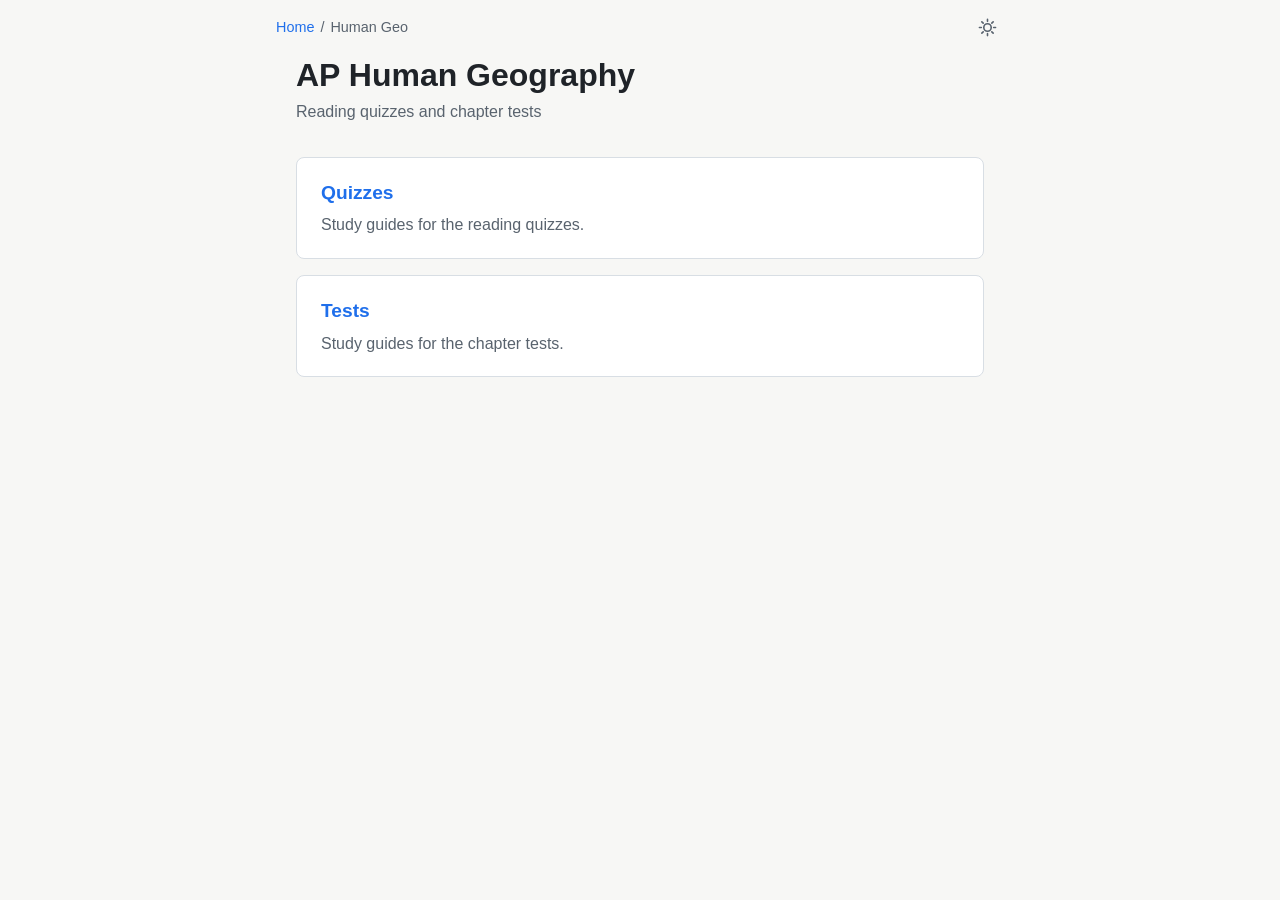
==== human-geo/index.html @ 6079ac44 "Add link previews and a site icon Texting a link showed no image because the pages had no Open Graph" ====
<!DOCTYPE html>
<html lang="en">
<head>
  <meta charset="utf-8">
  <meta name="viewport" content="width=device-width, initial-scale=1">
  <title>AP Human Geography | Study Guides</title>
  <meta name="description" content="Reading-quiz and chapter-test guides for AP Human Geography, with interactive charts built from the book&#x27;s data." />
  <link rel="canonical" href="https://study.thejunkdrawerapp.com/human-geo/" />
  <!-- Link previews (iMessage, Discord, X...). og:image must be an absolute URL, and scrapers cache it hard:
       a redesign needs a NEW filename, not a re-upload. Regenerate with tools/make-social-images.mjs. -->
  <meta property="og:site_name" content="Study Guides" />
  <meta property="og:type" content="website" />
  <meta property="og:title" content="AP Human Geography | Study Guides" />
  <meta property="og:description" content="Reading-quiz and chapter-test guides for AP Human Geography, with interactive charts built from the book&#x27;s data." />
  <meta property="og:url" content="https://study.thejunkdrawerapp.com/human-geo/" />
  <meta property="og:image" content="https://study.thejunkdrawerapp.com/og-human-geo.png" />
  <meta property="og:image:width" content="1200" />
  <meta property="og:image:height" content="630" />
  <meta property="og:image:alt" content="AP Human Geography study guides" />
  <meta name="twitter:card" content="summary_large_image" />
  <meta name="twitter:image" content="https://study.thejunkdrawerapp.com/og-human-geo.png" />
  <link rel="icon" href="/favicon.ico" sizes="16x16 32x32 48x48" />
  <link rel="icon" type="image/png" sizes="32x32" href="/favicon-32.png" />
  <link rel="icon" type="image/png" sizes="192x192" href="/favicon-192.png" />
  <link rel="apple-touch-icon" sizes="180x180" href="/apple-touch-icon.png" />
  <!-- Colors the browser's own chrome (Safari's toolbar, the iOS address bar) to match the page.
       Both tags are rewritten to the color actually in use by the script below and by the toggle,
       because older Safari ignores the media attribute and always takes the first tag. -->
  <meta name="theme-color" media="(prefers-color-scheme: light)" content="#f7f7f5" />
  <meta name="theme-color" media="(prefers-color-scheme: dark)" content="#0d1117" />
  <!-- The saved theme is read HERE, by a CLASSIC script, before the stylesheet: resolve it any
       later and the first paint is the wrong color before the right one arrives. data-theme
       (written by the toggle, absent when following the system) overrides the system preference.
       The background is declared here too, so a fast refresh never shows a ghost of the old page. -->
  <script>(function(){try{var d=document.documentElement,t=localStorage.getItem("tjd:theme");if(t==="dark"||t==="light")d.setAttribute("data-theme",t);var k=t==="dark"||(t!=="light"&&matchMedia("(prefers-color-scheme: dark)").matches),c=k?"#0d1117":"#f7f7f5",m=document.querySelectorAll('meta[name="theme-color"]');for(var i=0;i<m.length;i++)m[i].setAttribute("content",c);}catch(e){}})();</script>
  <style>
    :root { color-scheme: light dark; }
    html[data-theme="light"] { color-scheme: light; }
    html[data-theme="dark"] { color-scheme: dark; }
    html, body { background: #f7f7f5; background: light-dark(#f7f7f5, #0d1117); }
  </style>
  <link rel="stylesheet" href="/assets/style.css?v=3278af71a5" data-turbo-track="reload">
  <!-- Instant client-side navigation (no full reload): Turbo Drive swaps pages in place. Every
       script that sets up a page must also re-run on turbo:load. Paths are root-absolute so the
       tag is identical on every page; otherwise Turbo would treat it as new and run it again. -->
  <script src="/assets/js/turbo.min.js?v=4b476e13a2" defer data-turbo-track="reload"></script>
  <script>
    /* Scroll restoration on reload.
       Safari records a history entry's scroll position on a LAG, so a fast flick followed
       immediately by a refresh restores where you were BEFORE the flick; Chrome records it
       eagerly and gets it right. Reading window.scrollY at pagehide is exact regardless of that
       lag, so on a reload we take restoration off the browser and do it ourselves. Turbo visits
       keep native "auto" - Turbo handles those itself.
       NOTE: an earlier version saved from a throttled scroll listener, which is what made the
       saved value stale in the first place. The pagehide read is the whole point; don't move it
       back into a scroll handler. */
    (function () {
      /* Computed at USE, never cached. Turbo does not re-run this script on a client-side visit:
         it merges the head, and this tag is byte-identical on every page, so it is treated as
         already present. A cached key therefore stayed pinned to whichever page was FIRST loaded,
         and every later scroll position was filed under that page's name. Land on /, click Pricing
         in the footer, scroll, refresh - the position was saved as "tjd:y:/" while the reload
         looked up "tjd:y:/pricing", found something stale or nothing, and left you near the top.
         Typing the URL never showed it, because that is a full load and the key was right. */
      function KEY() { return "tjd:y:" + location.pathname; }
      var nav = performance.getEntriesByType && performance.getEntriesByType("navigation")[0];
      var isReload = nav ? nav.type === "reload" : (performance.navigation || {}).type === 1;
      var settled = !isReload;

      function setMode(m) { try { history.scrollRestoration = m; } catch (e) {} }
      function remember() { try { sessionStorage.setItem(KEY(), String(window.scrollY || 0)); } catch (e) {} }

      /* pagehide covers reload / navigation / close; visibilitychange catches iOS Safari, which
         can discard a tab without ever firing pagehide. */
      addEventListener("pagehide", remember);
      addEventListener("visibilitychange", function () {
        if (document.visibilityState === "hidden") remember();
      });
      /* Turbo forces "manual" when it boots (defer); re-assert "auto" once we're not mid-restore. */
      addEventListener("turbo:load", function () { if (settled) setMode("auto"); });

      if (settled) { setMode("auto"); return; }

      setMode("manual");            /* stop Safari restoring its own stale value */
      var target = 0;
      try { target = parseInt(sessionStorage.getItem(KEY()), 10) || 0; } catch (e) {}
      if (target <= 0) { settled = true; setMode("auto"); return; }

      function done() { settled = true; setMode("auto"); }
      /* The moment the visitor scrolls themselves, stop fighting them. */
      addEventListener("wheel", done, { passive: true, once: true });
      addEventListener("touchstart", done, { passive: true, once: true });
      /* Only keys that actually scroll count. Canceling on ANY key meant that holding Cmd+R
         to refresh repeatedly landed the next R keydown on the freshly loading document, which
         read as "the visitor scrolled themselves", abandoned the restore and left them at the
         top. That is exactly the "refresh really fast and it jumps to the top" report. It shows
         up on the demo pages first because their content is drawn by script, so the restore is
         still running when the next keypress arrives; everywhere else it had already finished. */
      addEventListener("keydown", function (ev) {
        if (ev.metaKey || ev.ctrlKey || ev.altKey) return;
        if (/^(Arrow|Page)|^( |Home|End|Spacebar)$/.test(ev.key)) done();
      });

      var frames = 0, steady = 0, lastH = -1, loaded = false;
      addEventListener("load", function () { loaded = true; });
      function restore() {
        if (settled) return;
        var h = document.documentElement.scrollHeight;
        /* Clamp to what the page can actually scroll right now, so a still-growing document
           doesn't read as "we landed". */
        var want = Math.min(target, Math.max(0, h - innerHeight));
        if (Math.abs(window.scrollY - want) >= 2) window.scrollTo(0, want);
        /* Settle only once we are at the REAL target - not merely parked at the bottom of a
           document that is still growing. That distinction is the whole fix: on the first
           refresh the page is still short, so the clamped position looked like a successful
           landing, we stopped, and then the content grew underneath us and left the view at the
           top. Later refreshes hit warm caches, reached full height sooner, and happened to look
           correct. Height must also be stable and the load finished. */
        var atTarget = want === target && Math.abs(window.scrollY - want) < 2;
        if (loaded && h === lastH && atTarget) steady++; else steady = 0;
        lastH = h;
        /* Give up 180 frames after the page has LOADED, not 180 frames after this started. The
           old cap fired at roughly 3s whatever the document was doing, so a slow load that had
           not yet reached full height was abandoned mid-grow and left near the top: the clamp had
           nothing to clamp to yet. On a normal load nothing changes at all, because load fires
           long before the cap and the behavior is identical. The absolute ceiling is the
           backstop for a load event that never arrives. */
        frames++;
        if (steady >= 10 || (loaded && frames > 180) || frames > 600) { done(); return; }
        requestAnimationFrame(restore);
      }
      requestAnimationFrame(restore);
    })();
  </script>
  <script src="/assets/notes.js?v=a963f3db0f" defer data-turbo-track="reload"></script>
  <script src="/assets/calc.js?v=43068d8bba" defer data-turbo-track="reload"></script>
</head>
<body>
  <header class="site-header">
    <nav class="breadcrumbs">
      <a href="/">Home</a><span>/</span><span class="here">Human Geo</span>
    </nav>
    <button type="button" class="theme-toggle" id="themeToggle" hidden>
      <svg class="i-light" viewBox="0 0 20 20" fill="none" stroke="currentColor" stroke-width="1.7" stroke-linecap="round" aria-hidden="true"><circle cx="10" cy="10" r="3.9" /><path d="M10 1.5v2M10 16.5v2M18.5 10h-2M3.5 10h-2M15.96 4.04l-1.42 1.42M5.46 14.54l-1.42 1.42M15.96 15.96l-1.42-1.42M5.46 5.46 4.04 4.04" /></svg>
      <svg class="i-dark" viewBox="0 0 20 20" fill="none" stroke="currentColor" stroke-width="1.7" stroke-linejoin="round" aria-hidden="true"><path d="M16.9 12.6A7.4 7.4 0 0 1 7.4 3.1a7.4 7.4 0 1 0 9.5 9.5Z" /></svg>
    </button>
  </header>
  <main>
    <h1>AP Human Geography</h1>
    <p class="subtitle">Reading quizzes and chapter tests</p>

    <a class="card" href="/human-geo/quiz/">
      <h2>Quizzes</h2>
      <p>Study guides for the reading quizzes.</p>
    </a>

    <a class="card" href="/human-geo/test/">
      <h2>Tests</h2>
      <p>Study guides for the chapter tests.</p>
    </a>
  </main>
  <script>
    /* Theme toggle: system → light → dark → system. The pre-paint script in <head> is what
       actually applies a stored choice; this only cycles it, so the two have to agree on the
       storage key and on the attribute name. Choosing "system" REMOVES both rather than storing
       a third value, which is what keeps the system preference the default and lets it go on
       working after the visitor stops overriding it. */
    (function () {
      var KEY = "tjd:theme";
      var LABEL = { light: "Switch to the dark theme", dark: "Switch to the light theme" };
      /* The theme you are LOOKING AT, which is not the same as the one that is stored: with
         nothing stored the page follows the system, and the button still has to flip away from
         whatever that produced. Reading the effective theme is the whole reason one press is
         enough - cycling the STORED value meant a visitor on a light system pressed once to go
         from light to light, saw nothing happen, and had to press again. */
      function shown() {
        var t = document.documentElement.getAttribute("data-theme");
        if (t === "light" || t === "dark") return t;
        try { return matchMedia("(prefers-color-scheme: dark)").matches ? "dark" : "light"; }
        catch (e) { return "light"; }
      }
      /* Safari tints its toolbar from theme-color, and it supported theme-color BEFORE it
         supported the media attribute on it. Such a Safari ignores media and takes the FIRST
         tag, which was the light one - so a dark page got a white band across the top of the
         window, which is what "a white frame around the favicon" turned out to be. Setting
         every tag to the color actually in use means it no longer matters which one a browser
         picks, or whether it understands media at all. */
      function chrome() {
        var el = document.querySelectorAll('meta[name="theme-color"]');
        var c = shown() === "dark" ? "#0d1117" : "#f7f7f5";
        for (var i = 0; i < el.length; i++) el[i].setAttribute("content", c);
      }
      function bind() {
        var btn = document.getElementById("themeToggle");
        if (!btn) return;
        chrome();
        /* A JS property, not a data- attribute: Turbo restores Back/Forward pages from a cloned
           snapshot that keeps attributes but drops listeners, so an attribute made the restored
           button look bound when it was dead. */
        if (btn._tjdBound) { btn.setAttribute("aria-label", LABEL[shown()]); return; }
        btn._tjdBound = true;
        btn.hidden = false;
        btn.setAttribute("aria-label", LABEL[shown()]);
        btn.addEventListener("click", function () {
          var next = shown() === "dark" ? "light" : "dark";
          document.documentElement.setAttribute("data-theme", next);
          /* Agreeing with the system stores NOTHING, so the page goes back to following it.
             Without this the override is permanent and invisible: one press months ago pins the
             site to light forever, and a visitor whose phone is in dark mode gets flashed white
             with no control that undoes it - the button only ever writes another override. This
             is the way back, and it needs no third state on a two-state button: press until the
             page matches your system and the override is gone. */
          try {
            var sys = matchMedia("(prefers-color-scheme: dark)").matches ? "dark" : "light";
            if (next === sys) localStorage.removeItem(KEY); else localStorage.setItem(KEY, next);
          } catch (e) {}
          btn.setAttribute("aria-label", LABEL[next]);
          chrome();
          /* Canvas pixels are not CSS and follow no token, so the demos that draw have to be told
             to redraw. Nothing else needs this: everything else is a var() and has already
             changed by the time this fires. */
          dispatchEvent(new CustomEvent("tjd:themechange"));
        });
      }
      /* Follow the system LIVE while nothing is stored. Someone reading at dusk with iOS set to
         switch automatically had the page stay light until they reloaded it. */
      try {
        matchMedia("(prefers-color-scheme: dark)").addEventListener("change", function () {
          var stored = null;
          try { stored = localStorage.getItem(KEY); } catch (e) {}
          if (stored === "light" || stored === "dark") return;
          document.documentElement.removeAttribute("data-theme");
          chrome();
          var b = document.getElementById("themeToggle");
          if (b) b.setAttribute("aria-label", LABEL[shown()]);
          dispatchEvent(new CustomEvent("tjd:themechange"));
        });
      } catch (e) {}

      bind();
      addEventListener("turbo:load", bind);
      /* Following the system and the system flips: the toolbar tint has to follow it too. */
      try {
        var mqT = matchMedia("(prefers-color-scheme: dark)");
        var onSys = function () { if (!document.documentElement.getAttribute("data-theme")) chrome(); };
        if (mqT.addEventListener) mqT.addEventListener("change", onSys);
        else if (mqT.addListener) mqT.addListener(onSys);
      } catch (e) {}
    })();
  </script>
</body>
</html>
---- assets/style.css ----
:root {
  --bg: #f7f7f5;
  --text: #1f2328;
  --muted: #59636e;
  --accent: #1f6feb;
  --card: #ffffff;
  --card-hover: #f3f6fa;
  --border: #d8dee4;
}

@media (prefers-color-scheme: dark) {
  :root:not([data-theme="light"]) {
    --bg: #0d1117;
    --text: #e6edf3;
    --muted: #9198a1;
    --accent: #4493f8;
    --card: #161b22;
    --card-hover: #1c2330;
    --border: #30363d;
  }
}
:root[data-theme="dark"] {
  --bg: #0d1117;
  --text: #e6edf3;
  --muted: #9198a1;
  --accent: #4493f8;
  --card: #161b22;
  --card-hover: #1c2330;
  --border: #30363d;
}

* { box-sizing: border-box; }

body {
  margin: 0;
  font-family: -apple-system, BlinkMacSystemFont, "Segoe UI", Roboto, Helvetica, Arial, sans-serif;
  line-height: 1.6;
  background: var(--bg);
  color: var(--text);
}

main {
  max-width: 720px;
  margin: 0 auto;
  padding: 32px 16px 48px;
}

a { color: var(--accent); }

h1 { margin: 0 0 4px; font-size: 2rem; line-height: 1.25; }
h2 { font-size: 1.2rem; }

.subtitle { margin: 0 0 32px; color: var(--muted); }

.breadcrumbs {
  margin-bottom: 24px;
  font-size: 0.9rem;
  color: var(--muted);
}
.breadcrumbs a { text-decoration: none; }
.breadcrumbs a:hover { text-decoration: underline; }
.breadcrumbs span { margin: 0 6px; }

.card {
  background: var(--card);
  border: 1px solid var(--border);
  border-radius: 8px;
  padding: 20px 24px;
  margin-bottom: 16px;
}
.card h2 { margin-top: 0; }

/* A whole card that acts as a link */
a.card {
  display: block;
  color: inherit;
  text-decoration: none;
}
a.card:hover { background: var(--card-hover); border-color: var(--accent); }
a.card h2 { color: var(--accent); margin-bottom: 4px; }
a.card p { margin: 0; color: var(--muted); }

.empty { color: var(--muted); font-style: italic; }

ul { padding-left: 20px; }

footer { margin-top: 32px; color: var(--muted); font-size: 0.9rem; }

/* ---------- Study guide pages ---------- */

:root {
  --term-bg: rgba(31, 111, 235, 0.08);
  --term-bg-hover: rgba(31, 111, 235, 0.18);
  --panel-shadow: 0 8px 32px rgba(0, 0, 0, 0.18);
  --update-bg: #fff8e6;
  --update-border: #e0b64a;
  --series-1: #2a78d6;
  --series-2: #eb6834;
  --farmland: #008300;
  --desert: #ddd4bf;
  --grid-line: #e4e7eb;
  --neutral-bar: #8c959f;
  --gap-fill: rgba(42, 120, 214, 0.14);
  --stage-a: rgba(31, 111, 235, 0.05);
  --stage-hover: rgba(31, 111, 235, 0.14);
}
@media (prefers-color-scheme: dark) {
  :root:not([data-theme="light"]) {
    --term-bg: rgba(68, 147, 248, 0.12);
    --term-bg-hover: rgba(68, 147, 248, 0.26);
    --panel-shadow: 0 8px 32px rgba(0, 0, 0, 0.5);
    --update-bg: #2b2412;
    --update-border: #8a6d1f;
    --series-1: #3987e5;
    --series-2: #d95926;
    --farmland: #008300;
    --desert: #4a4538;
    --grid-line: #2a3038;
    --neutral-bar: #6e7681;
    --gap-fill: rgba(57, 135, 229, 0.2);
    --stage-a: rgba(68, 147, 248, 0.07);
    --stage-hover: rgba(68, 147, 248, 0.2);
  }
}
:root[data-theme="dark"] {
  --term-bg: rgba(68, 147, 248, 0.12);
  --term-bg-hover: rgba(68, 147, 248, 0.26);
  --panel-shadow: 0 8px 32px rgba(0, 0, 0, 0.5);
  --update-bg: #2b2412;
  --update-border: #8a6d1f;
  --series-1: #3987e5;
  --series-2: #d95926;
  --farmland: #008300;
  --desert: #4a4538;
  --grid-line: #2a3038;
  --neutral-bar: #6e7681;
  --gap-fill: rgba(57, 135, 229, 0.2);
  --stage-a: rgba(68, 147, 248, 0.07);
  --stage-hover: rgba(68, 147, 248, 0.2);
}

.guide main { max-width: 760px; }

.how-to {
  font-size: 0.95rem;
  color: var(--muted);
  border-left: 3px solid var(--accent);
  padding: 4px 0 4px 12px;
  margin: 0 0 32px;
}

.guide h2 {
  font-size: 1.5rem;
  margin: 48px 0 8px;
  padding-top: 16px;
  border-top: 1px solid var(--border);
}
.guide h3 { font-size: 1.15rem; margin: 32px 0 8px; }

.pages {
  display: inline-block;
  font-size: 0.8rem;
  font-weight: 500;
  color: var(--muted);
  border: 1px solid var(--border);
  border-radius: 999px;
  padding: 0 8px;
  margin-left: 8px;
  vertical-align: middle;
}

/* Clickable words and sentences */
.term {
  font: inherit;
  color: inherit;
  background: var(--term-bg);
  border: 0;
  border-bottom: 2px dotted var(--accent);
  border-radius: 3px 3px 0 0;
  padding: 0 2px;
  cursor: pointer;
  text-align: inherit;
}
.term:hover, .term:focus-visible { background: var(--term-bg-hover); outline: none; }
.term.key { font-weight: 600; }

/* Asides */
.field-note, .figure-card, .update {
  border: 1px solid var(--border);
  border-radius: 8px;
  padding: 14px 18px;
  margin: 20px 0;
  background: var(--card);
}
.field-note .label, .figure-card .label, .update .label {
  display: block;
  font-size: 0.75rem;
  font-weight: 700;
  letter-spacing: 0.06em;
  text-transform: uppercase;
  color: var(--muted);
  margin-bottom: 4px;
}
.update { background: var(--update-bg); border-color: var(--update-border); }
.figure-card { cursor: pointer; }
.figure-card:hover { border-color: var(--accent); }
.figure-card p { margin: 4px 0 0; }

/* Charts */
.chart {
  border: 1px solid var(--border);
  border-radius: 8px;
  background: var(--card);
  padding: 16px 18px 10px;
  margin: 24px 0;
}
.chart h4 { margin: 0 0 2px; font-size: 1rem; }
.chart .chart-sub { margin: 0 0 12px; font-size: 0.85rem; color: var(--muted); }
.bars { display: grid; gap: 4px; }
.bar-row {
  display: grid;
  grid-template-columns: 7.5rem 1fr 4.5rem;
  align-items: center;
  gap: 10px;
  padding: 4px 6px;
  border-radius: 6px;
}
.bar-row[data-note], .bar-track [data-note] { cursor: pointer; }
.bar-row[data-note]:hover { background: var(--card-hover); }
.bar-row[data-note]:focus-visible, .bar-track [data-note]:focus-visible {
  outline: 2px solid var(--accent);
  outline-offset: 2px;
}
.bar-label { font-size: 0.9rem; text-align: right; line-height: 1.25; }
.bar-val { font-size: 0.85rem; font-variant-numeric: tabular-nums; line-height: 1.2; }
.bar-track { display: flex; height: 18px; }
.bar-track.stack { gap: 2px; height: 26px; }
.bar { height: 100%; min-width: 3px; border-radius: 0 4px 4px 0; }
.bar-track.stack .bar { border-radius: 4px; }
.bar-track.stack .bar:hover { opacity: 0.85; }
.bar.s1 { background: var(--series-1); }
.bar.s2 { background: var(--series-2); }
.bar.farmland { background: var(--farmland); }
.bar.desert { background: var(--desert); }
.bar.range-low { opacity: 0.3; border-radius: 0; }
.bar-group-label { font-weight: 600; font-size: 0.9rem; margin: 8px 0 0 6px; }
@media (max-width: 480px) {
  .bar-row { grid-template-columns: 5.8rem 1fr 3.9rem; gap: 8px; padding: 4px 2px; }
  .bar-label { font-size: 0.82rem; }
}
.legend { display: flex; flex-wrap: wrap; gap: 16px; font-size: 0.85rem; color: var(--muted); margin: 0 0 10px; }
.legend span::before {
  content: "";
  display: inline-block;
  width: 10px; height: 10px;
  border-radius: 2px;
  margin-right: 6px;
  vertical-align: -1px;
  background: var(--swatch);
}
.chart .tap-hint { font-size: 0.8rem; color: var(--muted); margin: 8px 0 0; }

/* Cluster cards */
.clusters { display: grid; grid-template-columns: repeat(auto-fit, minmax(160px, 1fr)); gap: 10px; margin: 20px 0; }
.cluster {
  font: inherit;
  color: inherit;
  text-align: left;
  background: var(--card);
  border: 1px solid var(--border);
  border-radius: 8px;
  padding: 12px 14px;
  cursor: pointer;
}
.cluster:hover, .cluster:focus-visible { border-color: var(--accent); outline: none; }
.cluster .rank { font-size: 0.75rem; font-weight: 700; color: var(--accent); letter-spacing: 0.05em; }
.cluster strong { display: block; font-size: 1.05rem; margin: 2px 0; }
.cluster span { font-size: 0.85rem; color: var(--muted); }

/* Hover tooltip for chart marks */
.tip {
  position: fixed;
  z-index: 30;
  pointer-events: none;
  background: var(--text);
  color: var(--bg);
  font-size: 0.8rem;
  padding: 4px 8px;
  border-radius: 4px;
  white-space: nowrap;
  opacity: 0;
  transition: opacity 0.1s;
}
.tip.show { opacity: 1; }

/* Explanation panel: right drawer on wide screens, bottom sheet on phones */
.panel {
  position: fixed;
  z-index: 20;
  top: 0; right: 0; bottom: 0;
  width: min(420px, 100%);
  background: var(--card);
  border-left: 1px solid var(--border);
  box-shadow: var(--panel-shadow);
  transform: translateX(105%);
  transition: transform 0.2s ease;
  display: flex;
  flex-direction: column;
}
.panel.open { transform: none; }
.panel-head {
  display: flex;
  align-items: flex-start;
  justify-content: space-between;
  gap: 12px;
  padding: 18px 20px 10px;
  border-bottom: 1px solid var(--border);
}
.panel-head h2 { margin: 0; padding: 0; border: 0; font-size: 1.2rem; }
.panel-close {
  font: inherit;
  font-size: 1.4rem;
  line-height: 1;
  background: none;
  border: 0;
  color: var(--muted);
  cursor: pointer;
  padding: 2px 6px;
}
.panel-body { overflow-y: auto; padding: 4px 20px 24px; }
.panel-body h3 {
  font-size: 0.75rem;
  letter-spacing: 0.06em;
  text-transform: uppercase;
  color: var(--muted);
  margin: 18px 0 4px;
}
.panel-body p { margin: 4px 0 8px; }
.panel-body .ap { border-left: 3px solid var(--accent); padding-left: 10px; }
.panel-body .update { margin: 12px 0; }

@media (max-width: 700px) {
  .panel {
    top: auto;
    left: 0;
    width: 100%;
    max-height: 75vh;
    border-left: 0;
    border-top: 1px solid var(--border);
    border-radius: 14px 14px 0 0;
    transform: translateY(105%);
  }
}

/* Quiz checklist */
.checklist { list-style: none; padding: 0; }
.checklist li { margin: 6px 0; }
.checklist label { display: flex; gap: 10px; align-items: flex-start; cursor: pointer; }
.checklist input { margin-top: 5px; flex-shrink: 0; }
.checklist input:checked + span { color: var(--muted); text-decoration: line-through; }

/* Visually hidden, still read by screen readers (chart data tables) */
.sr-only {
  position: absolute;
  width: 1px; height: 1px;
  padding: 0; margin: -1px;
  overflow: hidden;
  clip: rect(0, 0, 0, 0);
  white-space: nowrap;
  border: 0;
}

/* Neutral / reference bars and cut-off bars */
.bar.bar-neutral { background: var(--neutral-bar); }
.bar-row.broken .bar {
  border-radius: 0;
  -webkit-mask-image: linear-gradient(to right, #000 88%, transparent 88%, transparent 90%, #000 90%, #000 94%, transparent 94%, transparent 96%, #000 96%);
  mask-image: linear-gradient(to right, #000 88%, transparent 88%, transparent 90%, #000 90%, #000 94%, transparent 94%, transparent 96%, #000 96%);
}

/* Numbered timeline */
ol.timeline { padding-left: 22px; }
ol.timeline > li { margin-bottom: 10px; }

/* Calculator */
.calc {
  border: 1px solid var(--border);
  border-radius: 8px;
  background: var(--card);
  padding: 16px 18px;
  margin: 24px 0;
}
.calc h4 { margin: 0 0 2px; font-size: 1rem; }
.calc-presets { display: flex; flex-wrap: wrap; gap: 8px; margin-bottom: 12px; }
.calc-presets button, .dtm-buttons button {
  font: inherit;
  font-size: 0.85rem;
  color: var(--text);
  background: var(--bg);
  border: 1px solid var(--border);
  border-radius: 999px;
  padding: 4px 12px;
  cursor: pointer;
}
.calc-presets button:hover { border-color: var(--accent); }
.calc-inputs { display: flex; flex-wrap: wrap; gap: 16px; margin-bottom: 12px; }
.calc-inputs label { display: flex; flex-direction: column; font-size: 0.85rem; color: var(--muted); gap: 4px; }
.calc-inputs input {
  font: inherit;
  font-size: 1rem;
  width: 8rem;
  padding: 6px 8px;
  color: var(--text);
  background: var(--bg);
  border: 1px solid var(--border);
  border-radius: 6px;
}
.calc-out { display: grid; gap: 6px; }
.calc-out > div { display: flex; flex-wrap: wrap; gap: 4px 12px; align-items: baseline; }
.calc-label { font-size: 0.8rem; font-weight: 700; letter-spacing: 0.05em; text-transform: uppercase; color: var(--muted); min-width: 9rem; }
.calc-out span:last-child { font-weight: 600; font-variant-numeric: tabular-nums; }

/* Population pyramids */
.pyramids { display: grid; grid-template-columns: repeat(auto-fit, minmax(190px, 1fr)); gap: 12px; }
.pyramid {
  font: inherit;
  color: inherit;
  text-align: center;
  background: var(--bg);
  border: 1px solid var(--border);
  border-radius: 8px;
  padding: 10px 8px 12px;
  cursor: pointer;
}
.pyramid:hover, .pyramid:focus-visible { border-color: var(--accent); outline: none; }
.pyramid strong { display: block; font-size: 0.95rem; }
.pyramid .psub { display: block; font-size: 0.78rem; color: var(--muted); margin-bottom: 8px; }
.prows { display: grid; gap: 2px; }
.prow { display: grid; grid-template-columns: 1fr 3rem 1fr; align-items: center; height: 13px; }
.pbar { display: block; height: 11px; }
.pbar.m { justify-self: end; background: var(--series-1); border-radius: 3px 0 0 3px; }
.pbar.f { justify-self: start; background: var(--series-2); border-radius: 0 3px 3px 0; }
.page { font-size: 0.68rem; color: var(--muted); font-variant-numeric: tabular-nums; }

/* Demographic transition chart */
.chart.dtm svg { display: block; width: 100%; height: auto; }
.dtm .gridline { stroke: var(--grid-line); stroke-width: 1; }
.dtm .axis { stroke: var(--muted); stroke-width: 1; }
.dtm .tick { fill: var(--muted); font-size: 13px; }
.dtm-stage { fill: transparent; cursor: pointer; }
.dtm-stage.odd { fill: var(--stage-a); }
.dtm-stage:hover, .dtm-stage:focus-visible { fill: var(--stage-hover); outline: none; }
.dtm-gap { fill: var(--gap-fill); pointer-events: none; }
.dtm-line { fill: none; stroke-width: 3; stroke-linecap: round; pointer-events: none; }
.dtm-line.birth { stroke: var(--series-1); }
.dtm-line.death { stroke: var(--series-2); }
.dtm-buttons {
  display: grid;
  grid-template-columns: 40fr repeat(5, 100fr) 10fr;
  gap: 0;
  margin-top: 6px;
}
.dtm-buttons button {
  border-radius: 6px;
  padding: 6px 2px;
  margin: 0 2px;
  line-height: 1.2;
}
.dtm-buttons button:first-child { grid-column: 2; }
.dtm-buttons button:hover, .dtm-buttons button:focus-visible { border-color: var(--accent); outline: none; }
.dtm-buttons strong { display: block; font-size: 0.8rem; }
.dtm-buttons span { display: block; font-size: 0.7rem; color: var(--muted); }
@media (max-width: 480px) {
  .dtm-buttons span { display: none; }
  .dtm-buttons strong { font-size: 0.72rem; }
}

/* Data table */
.table-wrap { overflow-x: auto; margin: 16px 0; }
.data-table { width: 100%; border-collapse: collapse; font-size: 0.92rem; }
.data-table caption { text-align: left; font-size: 0.85rem; color: var(--muted); padding-bottom: 6px; }
.data-table th, .data-table td { text-align: left; padding: 6px 10px; border-bottom: 1px solid var(--border); }
.data-table th { font-size: 0.8rem; text-transform: uppercase; letter-spacing: 0.04em; color: var(--muted); }
.data-table td:nth-child(n+2), .data-table th:nth-child(n+2) { text-align: right; font-variant-numeric: tabular-nums; }
@media (max-width: 480px) {
  .dtm .tick { font-size: 20px; }
  .calc-out > div { flex-direction: column; gap: 0; }
}

/* Site header: breadcrumbs on the left, theme toggle on the right */
.site-header {
  max-width: 760px;
  margin: 0 auto;
  padding: 16px 16px 0;
  display: flex;
  align-items: center;
  justify-content: space-between;
  gap: 12px;
  min-height: 38px;
}
.site-header .breadcrumbs { margin: 0; }
.guide .site-header { max-width: 760px; }
main { padding-top: 16px; }

/* Theme toggle (same behavior as the main site). Hidden in the markup and revealed by its
   script, so a visitor with JS off never sees a control that cannot do anything. Which icon
   shows is decided here from data-theme, so it is right in the first frame. */
.theme-toggle {
  flex: none; appearance: none; border: 0; background: none; cursor: pointer;
  padding: 7px; margin: -7px 0 -7px auto; border-radius: 10px; line-height: 0;
  color: var(--muted); transition: color .15s ease, background-color .15s ease;
}
.theme-toggle:hover { color: var(--text); background: var(--card-hover); }
.theme-toggle:focus-visible { outline: 2px solid var(--accent); outline-offset: 1px; }
.theme-toggle svg { width: 19px; height: 19px; display: none; }
html:not([data-theme]) .theme-toggle .i-light,
html[data-theme="light"] .theme-toggle .i-light,
html[data-theme="dark"] .theme-toggle .i-dark { display: block; }
@media (prefers-color-scheme: dark) {
  html:not([data-theme]) .theme-toggle .i-light { display: none; }
  html:not([data-theme]) .theme-toggle .i-dark { display: block; }
}

/* ---------- Hover and press feedback for every button ----------
   Hover rules sit inside (hover: hover) so a tap on a phone does not leave an element
   stuck in its hover state; :active and :focus-visible work everywhere. */
.panel-close {
  display: grid;
  place-items: center;
  width: 34px;
  height: 34px;
  padding: 0;
  margin: -4px -6px 0 0;
  border-radius: 8px;
  transition: color .15s ease, background-color .15s ease;
}
.panel-close:focus-visible { outline: 2px solid var(--accent); outline-offset: 1px; }
.panel-close:active { background: var(--term-bg-hover); }

.figure-card, .cluster, .pyramid, .calc-presets button, .dtm-buttons button, .checklist label, a.card, .bar-row[data-note] {
  transition: background-color .15s ease, border-color .15s ease, color .15s ease;
}
.figure-card:focus-visible { outline: 2px solid var(--accent); outline-offset: 2px; }
.calc-presets button:focus-visible { outline: 2px solid var(--accent); outline-offset: 1px; }
.checklist label { border-radius: 6px; padding: 2px 6px; margin: 0 -6px; }

.figure-card:active, .cluster:active, .pyramid:active,
.calc-presets button:active, .dtm-buttons button:active { background: var(--term-bg-hover); }

@media (hover: hover) {
  .panel-close:hover { color: var(--text); background: var(--card-hover); }
  .figure-card:hover, .cluster:hover, .pyramid:hover,
  .calc-presets button:hover, .dtm-buttons button:hover { background: var(--card-hover); border-color: var(--accent); }
  .checklist label:hover { background: var(--card-hover); }
}

/* ---------- "Apply it" boxes (under charts and inside notes) ---------- */
.apply {
  margin: 14px 0 4px;
  padding: 10px 14px;
  border-left: 3px solid var(--series-2);
  background: var(--term-bg);
  border-radius: 0 6px 6px 0;
}
.apply .label {
  display: block;
  font-size: 0.72rem;
  font-weight: 700;
  letter-spacing: 0.06em;
  text-transform: uppercase;
  color: var(--muted);
  margin-bottom: 2px;
}
.apply p { margin: 0; font-size: 0.93rem; }
.panel-body .apply-p { border-left: 3px solid var(--series-2); padding-left: 10px; }
.panel-body .note-src, .note-src { font-size: 0.8rem; color: var(--muted); margin-top: 10px; }

/* ---------- SVG line chart (world population) ---------- */
.svgchart svg { display: block; width: 100%; height: auto; }
.svgchart .gridline { stroke: var(--grid-line); stroke-width: 1; }
.svgchart .tick { fill: var(--muted); font-size: 12px; }
.wp-line { fill: none; stroke: var(--series-1); stroke-width: 2.5; stroke-linejoin: round; }
.wp-line.proj { stroke-dasharray: 5 5; }
.wp-dot { fill: var(--series-1); stroke: var(--card); stroke-width: 2; }
.wp-dot.proj { fill: var(--card); stroke: var(--series-1); stroke-width: 2; }
.wp-label { fill: var(--text); font-size: 12px; font-weight: 600; }
.svgchart .hit { fill: transparent; cursor: pointer; }
.svgchart [data-note] { cursor: pointer; }
.svgchart [data-note]:focus-visible { outline: 2px solid var(--accent); outline-offset: 2px; }
@media (max-width: 480px) {
  .svgchart .tick { font-size: 17px; }
  .wp-label { font-size: 16px; }
}

/* ---------- Book pyramids (17 age groups) ---------- */
.pyramid .prows { gap: 1px; }
.pyramid .prow { height: 10px; }
.pyramid .pbar { height: 8px; }
.pyramid .page { font-size: 0.62rem; line-height: 1; }
.paxis {
  display: flex;
  justify-content: space-between;
  font-size: 0.68rem;
  color: var(--muted);
  margin-top: 4px;
  font-variant-numeric: tabular-nums;
}

/* ---------- DTM additions ---------- */
.dtm-mark { fill: var(--series-2); stroke: var(--card); stroke-width: 2.5; pointer-events: none; }
.dtm .hit { fill: transparent; cursor: pointer; }
.dtm g[data-note]:focus-visible { outline: 2px solid var(--accent); outline-offset: 2px; }
.legend .dot-key::before { border-radius: 50%; }
.dtm-buttons .cent { display: block; font-style: normal; font-size: 0.66rem; color: var(--muted); }
@media (max-width: 480px) { .dtm-buttons .cent { display: none; } }

/* ---------- Scatter: India's states ---------- */
.scatter { position: relative; padding: 6px 10px 34px 46px; }
.sc-plot {
  position: relative;
  aspect-ratio: 16 / 10;
  border-left: 1px solid var(--muted);
  border-bottom: 1px solid var(--muted);
}
.sc-y, .sc-x { position: absolute; pointer-events: none; }
.sc-y { left: 0; right: 0; height: 0; border-top: 1px solid var(--grid-line); }
.sc-x { top: 0; bottom: 0; width: 0; border-left: 1px solid var(--grid-line); }
.sc-y em, .sc-x em { position: absolute; font-style: normal; font-size: 0.72rem; color: var(--muted); font-variant-numeric: tabular-nums; }
.sc-y em { right: calc(100% + 6px); transform: translateY(-50%); }
.sc-y:first-child em { transform: translateY(-50%); }
.sc-x em { top: calc(100% + 4px); transform: translateX(-50%); white-space: nowrap; }
.sc-dot {
  position: absolute;
  width: 12px;
  height: 12px;
  margin: 0 0 -6px -6px;
  border-radius: 50%;
  border: 2px solid var(--card);
  cursor: pointer;
  z-index: 1;
}
.sc-dot.s1 { background: var(--series-1); }
.sc-dot.s2 { background: var(--series-2); }
.sc-dot::after { content: ""; position: absolute; inset: -9px; }  /* bigger tap target */
.sc-dot:focus-visible { outline: 2px solid var(--accent); outline-offset: 2px; }
@media (hover: hover) { .sc-dot:hover { transform: scale(1.35); z-index: 2; } }
.sc-lbl {
  position: absolute;
  top: 50%;
  transform: translateY(-50%);
  font-size: 0.7rem;
  color: var(--text);
  white-space: nowrap;
  pointer-events: none;
}
.sc-lbl.lbl-r { left: 12px; }
.sc-lbl.lbl-l { right: 12px; }
.sc-ylab, .sc-xlab { position: absolute; margin: 0; font-size: 0.75rem; color: var(--muted); }
.sc-xlab { bottom: 4px; right: 10px; }
.sc-ylab { top: -2px; left: 46px; transform: translateY(-100%); }
.sc-table { margin-top: 10px; font-size: 0.9rem; }
.sc-table summary { cursor: pointer; color: var(--accent); }
@media (max-width: 480px) {
  .sc-plot { aspect-ratio: 4 / 3.4; }
  .sc-lbl { font-size: 0.64rem; }
}
.sc-lbl.lbl-t, .sc-lbl.lbl-b { left: 50%; top: auto; transform: translateX(-50%); }
.sc-lbl.lbl-t { bottom: 11px; }
.sc-lbl.lbl-b { top: 11px; }
.scatter { padding-top: 26px; }
.sc-ylab { top: 4px; transform: none; }

/* A closed panel is fully hidden (not just moved off-screen), so it can't peek in during
   iOS rubber-band scrolling and can't be reached with Tab. visibility waits for the slide-out
   to finish before hiding, and shows immediately on open. */
.panel { visibility: hidden; transition: transform 0.2s ease, visibility 0s linear 0.2s; }
.panel.open { visibility: visible; transition: transform 0.2s ease, visibility 0s linear 0s; }

/* Subject card that isn't live yet */
.card.card-soon { opacity: 0.6; }
.card.card-soon h2 { margin-top: 0; margin-bottom: 4px; }
.card.card-soon p { margin: 0; color: var(--muted); }
/* Breadcrumbs wrap between items, never inside one ("Reading 2.1–2.2" stays whole) */
.breadcrumbs a, .breadcrumbs .here { white-space: nowrap; }
.breadcrumbs span:not(.here) { margin: 0 6px; }
.breadcrumbs .here { margin: 0; }
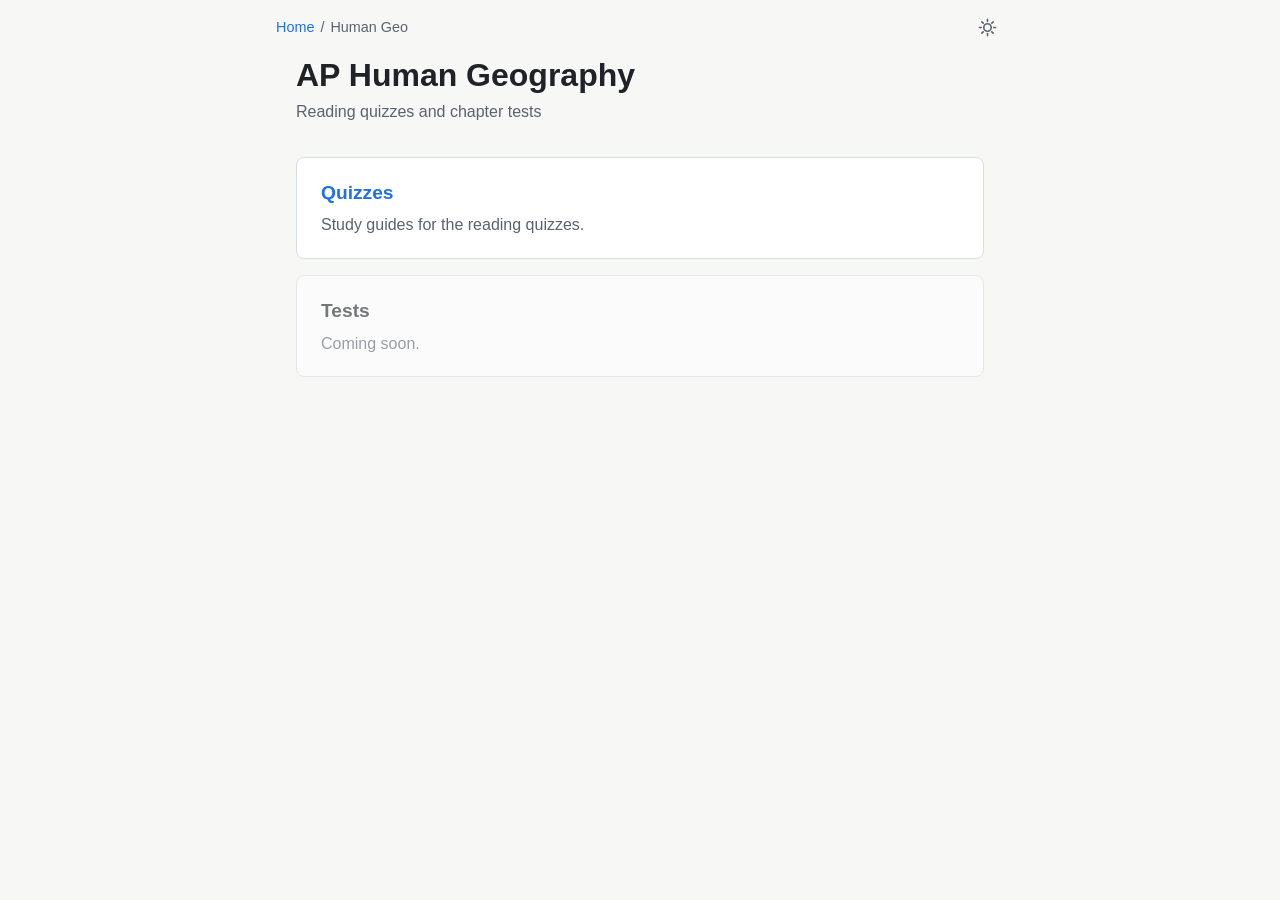
==== commit 6ef47b3c: "Show Tests as coming soon There are no chapter-test guides yet, so the Tests card on the Human Geogr" ====
--- a/human-geo/index.html
+++ b/human-geo/index.html
@@ -13,12 +13,12 @@
   <meta property="og:title" content="AP Human Geography | Study Guides" />
   <meta property="og:description" content="Reading-quiz and chapter-test guides for AP Human Geography, with interactive charts built from the book&#x27;s data." />
   <meta property="og:url" content="https://study.thejunkdrawerapp.com/human-geo/" />
-  <meta property="og:image" content="https://study.thejunkdrawerapp.com/og-human-geo.png" />
+  <meta property="og:image" content="https://study.thejunkdrawerapp.com/og-human-geo-2.png" />
   <meta property="og:image:width" content="1200" />
   <meta property="og:image:height" content="630" />
   <meta property="og:image:alt" content="AP Human Geography study guides" />
   <meta name="twitter:card" content="summary_large_image" />
-  <meta name="twitter:image" content="https://study.thejunkdrawerapp.com/og-human-geo.png" />
+  <meta name="twitter:image" content="https://study.thejunkdrawerapp.com/og-human-geo-2.png" />
   <link rel="icon" href="/favicon.ico" sizes="16x16 32x32 48x48" />
   <link rel="icon" type="image/png" sizes="32x32" href="/favicon-32.png" />
   <link rel="icon" type="image/png" sizes="192x192" href="/favicon-192.png" />
@@ -154,10 +154,10 @@
       <p>Study guides for the reading quizzes.</p>
     </a>
 
-    <a class="card" href="/human-geo/test/">
+    <div class="card card-soon" aria-disabled="true">
       <h2>Tests</h2>
-      <p>Study guides for the chapter tests.</p>
-    </a>
+      <p>Coming soon.</p>
+    </div>
   </main>
   <script>
     /* Theme toggle: system → light → dark → system. The pre-paint script in <head> is what
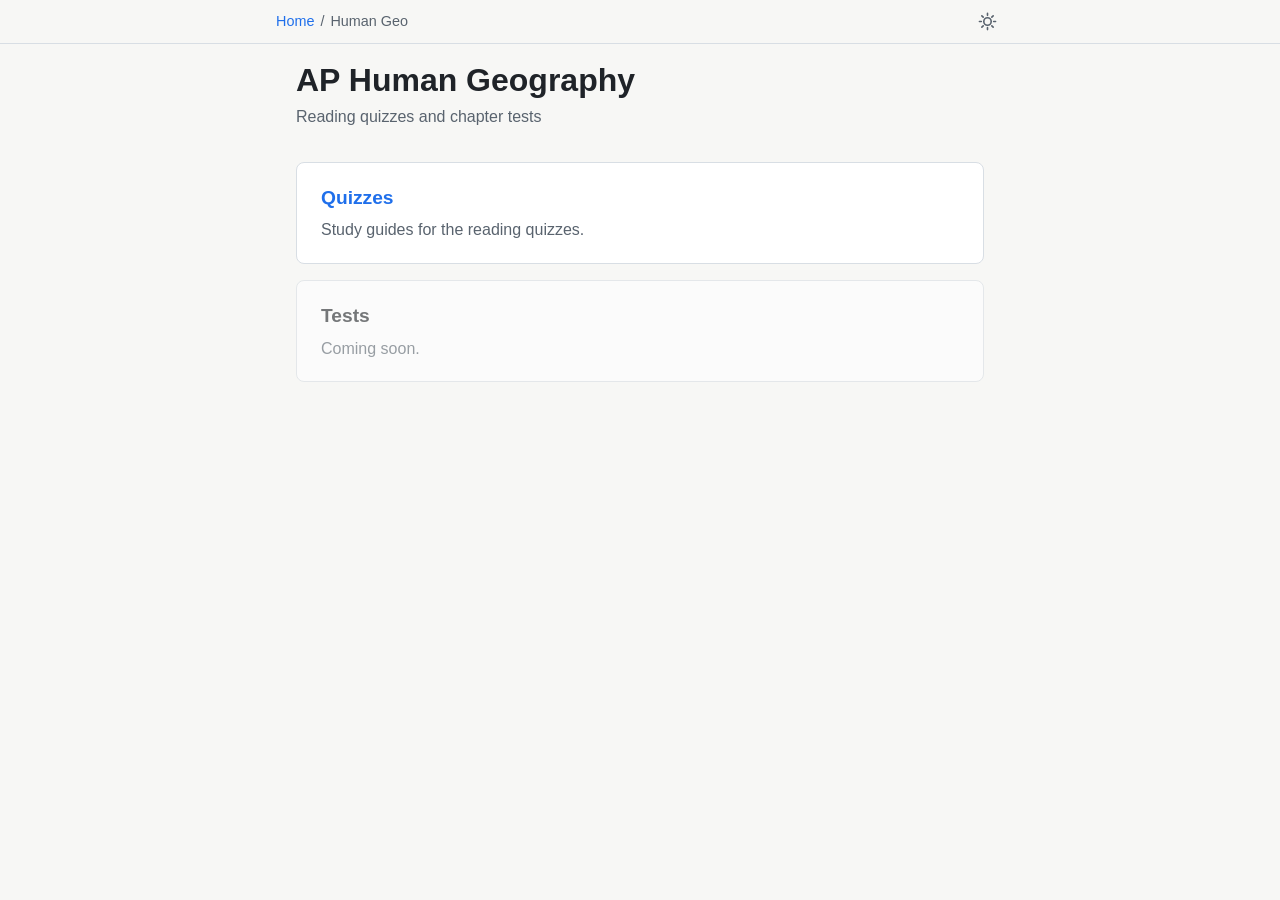
==== commit e3659394: "Keep the header on screen while scrolling In the middle of a long page the breadcrumbs and theme tog" ====
--- a/human-geo/index.html
+++ b/human-geo/index.html
@@ -4,21 +4,21 @@
   <meta charset="utf-8">
   <meta name="viewport" content="width=device-width, initial-scale=1">
   <title>AP Human Geography | Study Guides</title>
-  <meta name="description" content="Reading-quiz and chapter-test guides for AP Human Geography, with interactive charts built from the book&#x27;s data." />
+  <meta name="description" content="Reading-quiz and chapter-test guides for AP Human Geography, with interactive charts and tap-to-explain notes." />
   <link rel="canonical" href="https://study.thejunkdrawerapp.com/human-geo/" />
   <!-- Link previews (iMessage, Discord, X...). og:image must be an absolute URL, and scrapers cache it hard:
        a redesign needs a NEW filename, not a re-upload. Regenerate with tools/make-social-images.mjs. -->
   <meta property="og:site_name" content="Study Guides" />
   <meta property="og:type" content="website" />
   <meta property="og:title" content="AP Human Geography | Study Guides" />
-  <meta property="og:description" content="Reading-quiz and chapter-test guides for AP Human Geography, with interactive charts built from the book&#x27;s data." />
+  <meta property="og:description" content="Reading-quiz and chapter-test guides for AP Human Geography, with interactive charts and tap-to-explain notes." />
   <meta property="og:url" content="https://study.thejunkdrawerapp.com/human-geo/" />
-  <meta property="og:image" content="https://study.thejunkdrawerapp.com/og-human-geo-2.png" />
+  <meta property="og:image" content="https://study.thejunkdrawerapp.com/og-human-geo-3.png" />
   <meta property="og:image:width" content="1200" />
   <meta property="og:image:height" content="630" />
   <meta property="og:image:alt" content="AP Human Geography study guides" />
   <meta name="twitter:card" content="summary_large_image" />
-  <meta name="twitter:image" content="https://study.thejunkdrawerapp.com/og-human-geo-2.png" />
+  <meta name="twitter:image" content="https://study.thejunkdrawerapp.com/og-human-geo-3.png" />
   <link rel="icon" href="/favicon.ico" sizes="16x16 32x32 48x48" />
   <link rel="icon" type="image/png" sizes="32x32" href="/favicon-32.png" />
   <link rel="icon" type="image/png" sizes="192x192" href="/favicon-192.png" />
@@ -39,7 +39,7 @@
     html[data-theme="dark"] { color-scheme: dark; }
     html, body { background: #f7f7f5; background: light-dark(#f7f7f5, #0d1117); }
   </style>
-  <link rel="stylesheet" href="/assets/style.css?v=3278af71a5" data-turbo-track="reload">
+  <link rel="stylesheet" href="/assets/style.css?v=43b1c37a01" data-turbo-track="reload">
   <!-- Instant client-side navigation (no full reload): Turbo Drive swaps pages in place. Every
        script that sets up a page must also re-run on turbo:load. Paths are root-absolute so the
        tag is identical on every page; otherwise Turbo would treat it as new and run it again. -->
@@ -132,8 +132,9 @@
       requestAnimationFrame(restore);
     })();
   </script>
-  <script src="/assets/notes.js?v=a963f3db0f" defer data-turbo-track="reload"></script>
+  <script src="/assets/notes.js?v=c931aec267" defer data-turbo-track="reload"></script>
   <script src="/assets/calc.js?v=43068d8bba" defer data-turbo-track="reload"></script>
+  <script src="/assets/flashcards.js?v=302a2e7d9f" defer data-turbo-track="reload"></script>
 </head>
 <body>
   <header class="site-header">
--- a/assets/style.css
+++ b/assets/style.css
@@ -352,12 +352,6 @@
   }
 }
 
-/* Quiz checklist */
-.checklist { list-style: none; padding: 0; }
-.checklist li { margin: 6px 0; }
-.checklist label { display: flex; gap: 10px; align-items: flex-start; cursor: pointer; }
-.checklist input { margin-top: 5px; flex-shrink: 0; }
-.checklist input:checked + span { color: var(--muted); text-decoration: line-through; }
 
 /* Visually hidden, still read by screen readers (chart data tables) */
 .sr-only {
@@ -487,20 +481,54 @@
   .calc-out > div { flex-direction: column; gap: 0; }
 }
 
-/* Site header: breadcrumbs on the left, theme toggle on the right */
+/* Site header: breadcrumbs on the left, theme toggle on the right. It stays pinned to the top
+   so the way back and the theme toggle are reachable from the middle of a long page. The
+   header itself is only as wide as the content column; a box-shadow paints its background
+   out to the window edges and border-image-outset does the same for the bottom rule. Neither
+   adds scroll width, so the page never scrolls sideways, and clip-path trims the shadow to the
+   header's own height. It sits under the explanation panel (z-index 20) and the chart
+   tooltip (30). */
 .site-header {
+  position: sticky;
+  top: 0;
+  z-index: 10;
   max-width: 760px;
   margin: 0 auto;
-  padding: 16px 16px 0;
+  padding: 10px 16px;
   display: flex;
   align-items: center;
   justify-content: space-between;
   gap: 12px;
   min-height: 38px;
+  background: var(--bg);
+  border-bottom: 1px solid var(--border);
+  border-image: linear-gradient(var(--border), var(--border)) 0 0 1 0 / 0 0 1px 0 / 0 100vmax;
+  box-shadow: 0 0 0 100vmax var(--bg);
+  clip-path: inset(0 -100vmax);
 }
 .site-header .breadcrumbs { margin: 0; }
 .guide .site-header { max-width: 760px; }
 main { padding-top: 16px; }
+/* Anchor jumps (and Turbo's scroll to #section) land below the pinned header. */
+html { scroll-padding-top: 64px; }
+
+/* Phones: the trail shrinks to one "‹ parent" link, so the pinned header stays one short line.
+   The page's own name is already its h1. */
+@media (max-width: 600px) {
+  .breadcrumbs > a:not(:last-of-type),
+  .breadcrumbs > span:not(.here),
+  .breadcrumbs > .here:not(:only-child) { display: none; }
+  .breadcrumbs > a:last-of-type { display: inline-flex; align-items: center; gap: 6px; padding: 4px 8px 4px 0; font-weight: 600; }
+  .breadcrumbs > a:last-of-type::before {
+    content: "";
+    width: 8px;
+    height: 8px;
+    border-left: 2px solid currentColor;
+    border-bottom: 2px solid currentColor;
+    transform: rotate(45deg);
+    margin-left: 3px;
+  }
+}
 
 /* Theme toggle (same behavior as the main site). Hidden in the markup and revealed by its
    script, so a visitor with JS off never sees a control that cannot do anything. Which icon
@@ -537,12 +565,11 @@
 .panel-close:focus-visible { outline: 2px solid var(--accent); outline-offset: 1px; }
 .panel-close:active { background: var(--term-bg-hover); }
 
-.figure-card, .cluster, .pyramid, .calc-presets button, .dtm-buttons button, .checklist label, a.card, .bar-row[data-note] {
+.figure-card, .cluster, .pyramid, .calc-presets button, .dtm-buttons button, a.card, .bar-row[data-note] {
   transition: background-color .15s ease, border-color .15s ease, color .15s ease;
 }
 .figure-card:focus-visible { outline: 2px solid var(--accent); outline-offset: 2px; }
 .calc-presets button:focus-visible { outline: 2px solid var(--accent); outline-offset: 1px; }
-.checklist label { border-radius: 6px; padding: 2px 6px; margin: 0 -6px; }
 
 .figure-card:active, .cluster:active, .pyramid:active,
 .calc-presets button:active, .dtm-buttons button:active { background: var(--term-bg-hover); }
@@ -551,7 +578,6 @@
   .panel-close:hover { color: var(--text); background: var(--card-hover); }
   .figure-card:hover, .cluster:hover, .pyramid:hover,
   .calc-presets button:hover, .dtm-buttons button:hover { background: var(--card-hover); border-color: var(--accent); }
-  .checklist label:hover { background: var(--card-hover); }
 }
 
 /* ---------- "Apply it" boxes (under charts and inside notes) ---------- */
@@ -681,6 +707,271 @@
 .card.card-soon h2 { margin-top: 0; margin-bottom: 4px; }
 .card.card-soon p { margin: 0; color: var(--muted); }
 /* Breadcrumbs wrap between items, never inside one ("Reading 2.1–2.2" stays whole) */
+.breadcrumbs { display: flex; flex-wrap: wrap; align-items: baseline; row-gap: 2px; min-width: 0; }
 .breadcrumbs a, .breadcrumbs .here { white-space: nowrap; }
 .breadcrumbs span:not(.here) { margin: 0 6px; }
 .breadcrumbs .here { margin: 0; }
+
+/* ---------- Flashcards ---------- */
+:root {
+  --good: #1a7f37;
+  --good-bg: rgba(26, 127, 55, 0.1);
+  --review: #bc4c00;
+  --review-bg: rgba(188, 76, 0, 0.1);
+  --fc-shadow: 0 1px 2px rgba(31, 35, 40, 0.06), 0 10px 30px rgba(31, 35, 40, 0.1);
+  --fc-back: #f6f9ff;
+}
+@media (prefers-color-scheme: dark) {
+  :root:not([data-theme="light"]) {
+    --good: #3fb950;
+    --good-bg: rgba(63, 185, 80, 0.14);
+    --review: #db6d28;
+    --review-bg: rgba(219, 109, 40, 0.16);
+    --fc-shadow: 0 1px 2px rgba(0, 0, 0, 0.4), 0 12px 32px rgba(0, 0, 0, 0.45);
+    --fc-back: #18202c;
+  }
+}
+:root[data-theme="dark"] {
+  --good: #3fb950;
+  --good-bg: rgba(63, 185, 80, 0.14);
+  --review: #db6d28;
+  --review-bg: rgba(219, 109, 40, 0.16);
+  --fc-shadow: 0 1px 2px rgba(0, 0, 0, 0.4), 0 12px 32px rgba(0, 0, 0, 0.45);
+  --fc-back: #18202c;
+}
+
+/* The cards' source list; the script deals from it. (No <noscript> fallback: Turbo parses
+   fetched pages with scripting off, so a <noscript> style would apply after every visit.) */
+.fc-data { display: none; }
+
+.fc-options { display: flex; flex-wrap: wrap; align-items: center; gap: 10px 16px; margin: 0 0 18px; }
+.fc-pick { display: flex; align-items: center; gap: 8px; font-size: 0.9rem; color: var(--muted); max-width: 100%; }
+.fc-pick span { white-space: nowrap; }
+.fc-section {
+  font: inherit;
+  font-size: 0.9rem;
+  color: var(--text);
+  background: var(--card);
+  border: 1px solid var(--border);
+  border-radius: 8px;
+  padding: 6px 8px;
+  min-width: 0;
+  max-width: 100%;
+  cursor: pointer;
+}
+.fc-decks, .fc-tools { display: flex; flex-wrap: wrap; gap: 6px; }
+.fc-chip {
+  font: inherit;
+  font-size: 0.85rem;
+  line-height: 1.3;
+  padding: 5px 12px;
+  border-radius: 999px;
+  border: 1px solid var(--border);
+  background: var(--card);
+  color: var(--text);
+  cursor: pointer;
+  transition: background-color .15s ease, border-color .15s ease, color .15s ease, transform .12s ease;
+}
+.fc-chip .n { color: var(--muted); font-variant-numeric: tabular-nums; margin-left: 2px; }
+.fc-chip[aria-pressed="true"] { background: var(--term-bg); border-color: var(--accent); color: var(--accent); font-weight: 600; }
+.fc-chip[aria-pressed="true"] .n { color: inherit; }
+.fc-chip:disabled { opacity: 0.45; cursor: default; }
+
+.fc-progress p {
+  display: flex;
+  justify-content: space-between;
+  gap: 12px;
+  margin: 6px 0 0;
+  font-size: 0.88rem;
+  color: var(--muted);
+  font-variant-numeric: tabular-nums;
+}
+.fc-bar { height: 6px; border-radius: 999px; background: var(--grid-line); overflow: hidden; }
+.fc-bar span { display: block; height: 100%; width: 0; background: var(--accent); border-radius: inherit; transition: width .45s cubic-bezier(.2,.8,.2,1); }
+.fc-tally .t-got { color: var(--good); }
+.fc-tally .t-review { color: var(--review); }
+
+/* The deck: two "ghost" cards peek out underneath the live one. */
+.fc-stage { position: relative; margin: 18px 0 34px; }
+.fc-ghost {
+  position: absolute;
+  inset: 0;
+  border-radius: 18px;
+  background: var(--card);
+  border: 1px solid var(--border);
+  box-shadow: var(--fc-shadow);
+  transition: transform .35s ease, opacity .35s ease;
+}
+.fc-ghost.g1 { transform: translateY(10px) scale(0.965); opacity: 0.8; }
+.fc-ghost.g2 { transform: translateY(20px) scale(0.93); opacity: 0.45; }
+
+.fc-card {
+  position: relative;
+  z-index: 2;
+  perspective: 1600px;
+  touch-action: pan-y;         /* vertical drags still scroll the page; sideways ones swipe */
+  cursor: pointer;
+  user-select: none;
+  -webkit-user-select: none;
+  -webkit-tap-highlight-color: transparent;
+  border-radius: 18px;
+  outline: none;
+}
+.fc-card.is-dragging { cursor: grabbing; }
+.fc-card:focus-visible .fc-face { outline: 2px solid var(--accent); outline-offset: 3px; }
+.fc-flyer { position: absolute; top: 0; left: 0; z-index: 3; pointer-events: none; }
+
+.fc-flip {
+  display: grid;
+  transform-style: preserve-3d;
+  transition: transform .6s cubic-bezier(.3,.9,.3,1);
+}
+.fc-card.is-flipped .fc-flip { transform: rotateY(180deg); }
+.fc-card.no-anim .fc-flip { transition: none; }
+.fc-face {
+  grid-area: 1 / 1;
+  display: flex;
+  flex-direction: column;
+  min-height: 320px;
+  padding: 22px 26px;
+  border-radius: 18px;
+  background: var(--card);
+  border: 1px solid var(--border);
+  box-shadow: var(--fc-shadow);
+  backface-visibility: hidden;
+  -webkit-backface-visibility: hidden;
+}
+.fc-back { transform: rotateY(180deg); background: var(--fc-back); }
+.fc-top { display: flex; justify-content: space-between; gap: 12px; margin: 0; }
+.fc-sec {
+  font-size: 0.72rem;
+  font-weight: 700;
+  letter-spacing: 0.06em;
+  text-transform: uppercase;
+  color: var(--muted);
+}
+.fc-was { font-size: 0.78rem; font-weight: 600; }
+.fc-was.got { color: var(--good); }
+.fc-was.review { color: var(--review); }
+.fc-q { margin: auto 0; padding: 20px 0; font-size: 1.4rem; font-weight: 650; line-height: 1.4; text-align: center; text-wrap: balance; }
+.fc-a { margin: auto 0; padding: 16px 0; font-size: 1.12rem; line-height: 1.6; }
+.fc-hint { margin: 0; text-align: center; font-size: 0.82rem; color: var(--muted); }
+.fc-foot { margin: 0; text-align: right; font-size: 0.9rem; }
+
+/* "Got it" / "Review" stamps fade in as the card is dragged toward a side. */
+.fc-stamp {
+  position: absolute;
+  top: 22px;
+  z-index: 4;
+  padding: 3px 12px;
+  border: 3px solid currentColor;
+  border-radius: 8px;
+  font-size: 1.05rem;
+  font-weight: 800;
+  letter-spacing: 0.06em;
+  text-transform: uppercase;
+  background: var(--card);
+  opacity: 0;
+  pointer-events: none;
+  transition: opacity .2s ease;
+}
+.fc-card.is-dragging .fc-stamp { transition: none; }
+.fc-stamp.got { left: 20px; color: var(--good); transform: rotate(-12deg); }
+.fc-stamp.review { right: 20px; color: var(--review); transform: rotate(12deg); }
+
+/* End of the deck */
+.fc-done {
+  position: relative;
+  z-index: 2;
+  min-height: 320px;
+  padding: 28px 24px;
+  border-radius: 18px;
+  background: var(--card);
+  border: 1px solid var(--border);
+  box-shadow: var(--fc-shadow);
+  display: flex;
+  flex-direction: column;
+  align-items: center;
+  justify-content: center;
+  text-align: center;
+}
+.fc-done[hidden] { display: none; }
+.fc-check { width: 64px; height: 64px; fill: none; stroke: var(--good); stroke-width: 3; stroke-linecap: round; stroke-linejoin: round; }
+.fc-check circle { stroke-dasharray: 145; stroke-dashoffset: 145; animation: fc-draw .6s cubic-bezier(.6,0,.3,1) .1s forwards; }
+.fc-check path { stroke-dasharray: 36; stroke-dashoffset: 36; animation: fc-draw .35s ease-out .6s forwards; }
+@keyframes fc-draw { to { stroke-dashoffset: 0; } }
+.fc-done-title { margin: 12px 0 2px; font-size: 1.4rem; font-weight: 700; }
+.fc-done-text { margin: 0 0 18px; color: var(--muted); }
+.fc-done-actions { display: flex; flex-wrap: wrap; justify-content: center; gap: 10px; }
+.fc-done-actions [hidden] { display: none; }
+
+.fc-actions { display: grid; grid-template-columns: 1fr auto 1fr; gap: 10px; }
+.fc-btn {
+  font: inherit;
+  font-weight: 600;
+  padding: 12px 18px;
+  border-radius: 12px;
+  border: 1px solid var(--border);
+  background: var(--card);
+  color: var(--text);
+  cursor: pointer;
+  transition: background-color .15s ease, border-color .15s ease, color .15s ease, transform .12s ease;
+}
+.fc-btn.review { color: var(--review); border-color: var(--review); }
+.fc-btn.got { color: var(--good); border-color: var(--good); }
+.fc-btn:disabled { opacity: 0.4; cursor: default; }
+.fc-keys { margin: 12px 0 0; text-align: center; font-size: 0.82rem; color: var(--muted); }
+.fc-keys kbd {
+  font: inherit;
+  font-size: 0.78rem;
+  padding: 0 5px;
+  border: 1px solid var(--border);
+  border-bottom-width: 2px;
+  border-radius: 4px;
+  background: var(--card);
+}
+.fc-tools { justify-content: center; margin: 14px 0 0; }
+
+.fc-chip:focus-visible, .fc-btn:focus-visible, .fc-section:focus-visible { outline: 2px solid var(--accent); outline-offset: 2px; }
+.fc-chip:not(:disabled):active, .fc-btn:not(:disabled):active { transform: scale(0.96); }
+.fc-btn.review:not(:disabled):active { background: var(--review-bg); }
+.fc-btn.got:not(:disabled):active { background: var(--good-bg); }
+@media (hover: hover) {
+  .fc-chip:not(:disabled):hover, .fc-section:hover { border-color: var(--accent); }
+  .fc-btn:not(:disabled):hover { border-color: var(--accent); background: var(--card-hover); }
+  .fc-btn.review:not(:disabled):hover { border-color: var(--review); background: var(--review-bg); }
+  .fc-btn.got:not(:disabled):hover { border-color: var(--good); background: var(--good-bg); }
+  .fc-card:not(.is-dragging):hover .fc-face { border-color: var(--accent); }
+}
+@media (hover: none) { .fc-keys { display: none; } }
+@media (max-width: 480px) {
+  .fc-face, .fc-done { min-height: 300px; padding: 18px 20px; }
+  .fc-q { font-size: 1.22rem; }
+  .fc-a { font-size: 1.05rem; }
+  .fc-btn { padding: 12px 12px; }
+}
+@media (prefers-reduced-motion: reduce) {
+  .fc-flip, .fc-bar span, .fc-ghost { transition: none; }
+  .fc-check circle, .fc-check path { animation: none; stroke-dashoffset: 0; }
+}
+
+/* Options-page card progress, and the "Check yourself" links at the end of each reading section */
+a.card p.card-progress { margin-top: 6px; font-size: 0.9rem; font-weight: 600; color: var(--good); }
+.check-cta {
+  display: block;
+  margin: 32px 0 8px;
+  padding: 14px 18px;
+  border: 1px solid var(--accent);
+  border-radius: 8px;
+  background: var(--term-bg);
+  color: inherit;
+  text-decoration: none;
+  transition: background-color .15s ease;
+}
+.check-cta .cta-title { display: block; font-weight: 700; color: var(--accent); }
+.check-cta .cta-title::after { content: " →"; }
+.check-cta .cta-sub { display: block; font-size: 0.9rem; color: var(--muted); }
+.check-cta:focus-visible { outline: 2px solid var(--accent); outline-offset: 2px; }
+.check-cta:active { background: var(--term-bg-hover); }
+@media (hover: hover) { .check-cta:hover { background: var(--term-bg-hover); } }
+
